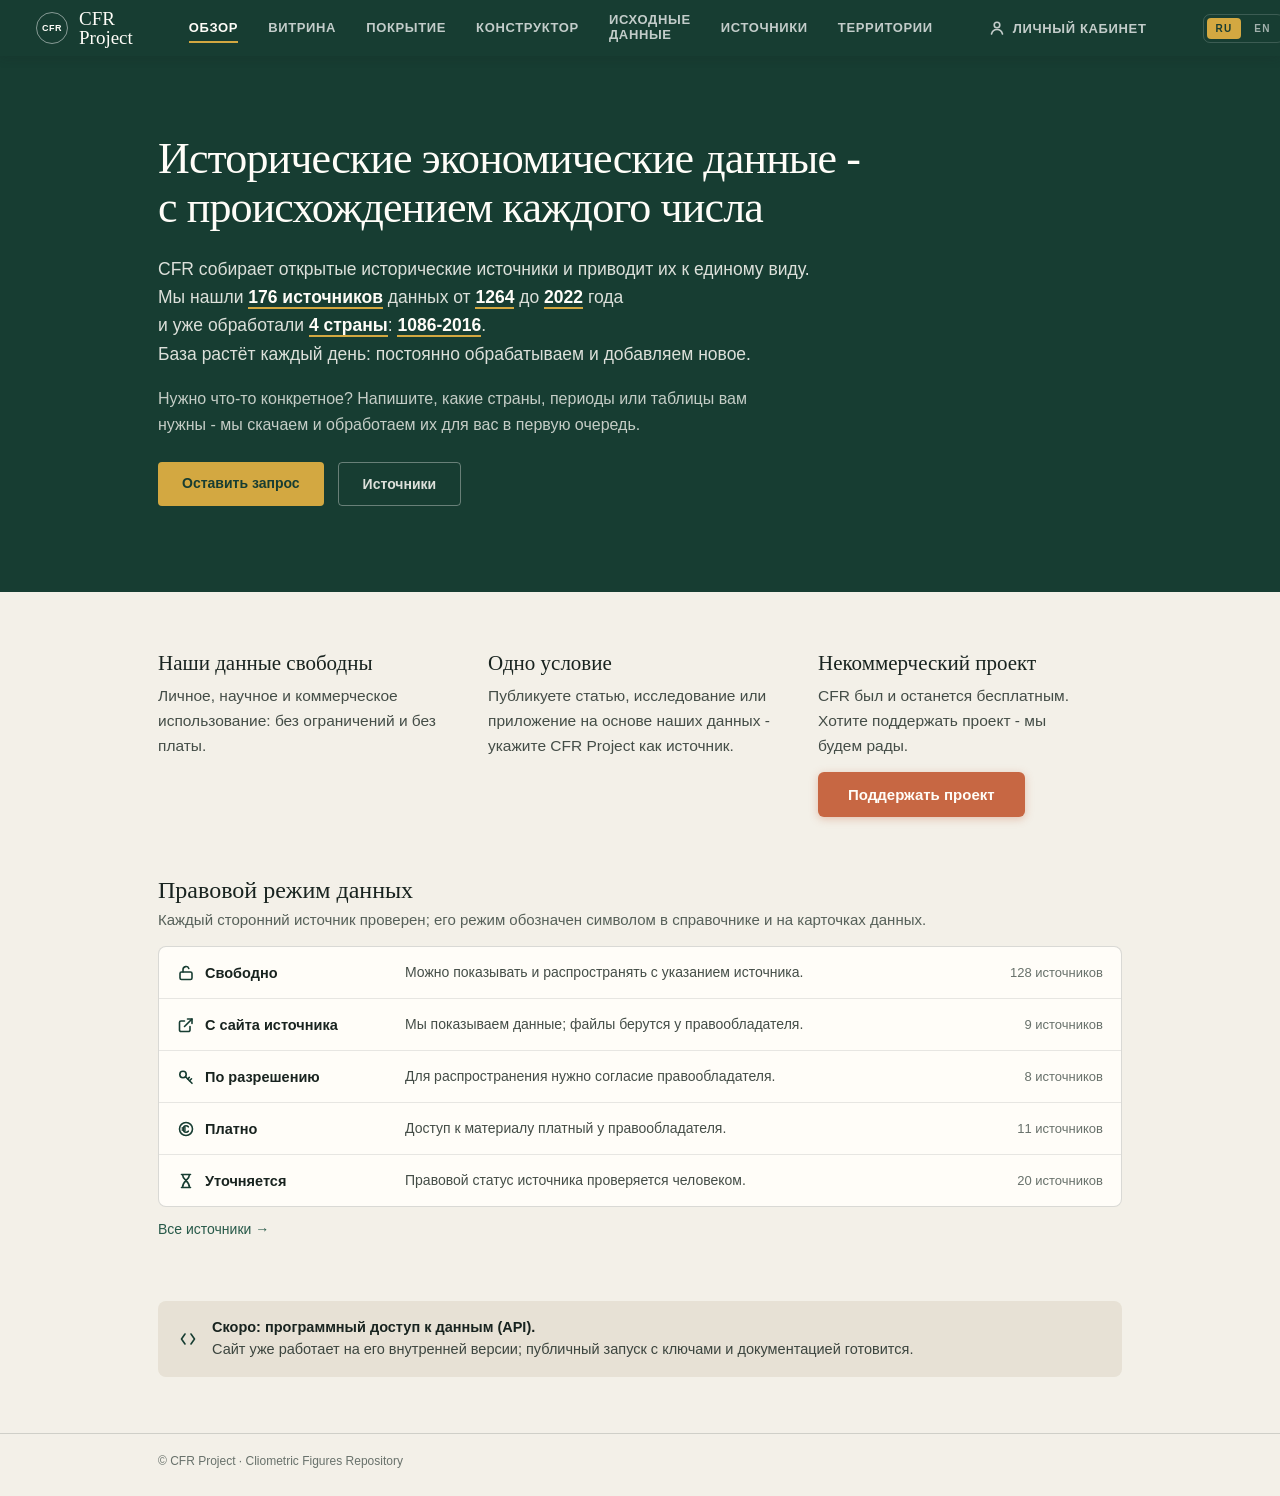
==== index.html @ e21bbad7 "CFR Project site: first public build (8 pages, 62 datasets with CSV/JSON exports, sources, territori" ====
<!doctype html>
<html lang="ru">
<head>
<meta charset="utf-8">
<meta name="viewport" content="width=device-width, initial-scale=1">
<title>CFR Project - Обзор</title>
<link rel="stylesheet" href="assets/site.css">
<style>
  .hero { background: var(--forest); color: var(--white); padding: 78px 0 86px 0; }
  .hero h1 { font: 500 44px/1.12 Georgia, "Times New Roman", serif; letter-spacing: -.02em; margin: 0 0 22px 0; max-width: 16em; }
  .hero p { font-size: 17.5px; line-height: 1.62; color: rgba(255,253,248,.85); max-width: 40em; margin: 0 0 10px 0; }
  .hero .fact { color: var(--white); font-weight: 600; border-bottom: 2px solid var(--gold); }
  .hero .ask { margin-top: 18px; font-size: 16px; color: rgba(255,253,248,.75); max-width: 40em; }
  .hero .cta { margin-top: 24px; display: flex; gap: 14px; }
  .btn { display: inline-block; padding: 13px 24px; background: var(--gold); color: var(--forest); border-radius: 4px; font-size: 14px; font-weight: 700; }
  .btn.ghost { background: transparent; color: rgba(255,253,248,.85); border: 1px solid rgba(255,253,248,.35); font-weight: 600; }
  .creed { padding: 58px 0; }
  .creed .grid { display: grid; grid-template-columns: repeat(3, minmax(0, 1fr)); gap: 26px; }
  .creed h3 { font: 500 21px/1.25 Georgia, serif; margin: 0 0 8px 0; }
  .creed p { font-size: 15.5px; line-height: 1.6; color: #444d47; }
  .donate { display: inline-block; margin-top: 14px; padding: 14px 30px; background: var(--clay); color: var(--white); border-radius: 6px; font-size: 15px; font-weight: 700; box-shadow: 0 2px 8px rgba(199,103,67,.35); }
  .donate:hover { background: #b05834; }
  .law { padding: 0 0 64px 0; }
  .law h2 { font: 500 24px/1.25 Georgia, serif; margin: 0 0 6px 0; }
  .law .intro { font-size: 15px; color: #566059; margin: 0 0 18px 0; }
  .law .list { display: flex; flex-direction: column; border: 1px solid var(--line); border-radius: 8px; background: var(--white); overflow: hidden; }
  .row { display: grid; grid-template-columns: 210px 1fr 120px; gap: 18px; align-items: center; padding: 15px 18px; }
  .row + .row { border-top: 1px solid rgba(24,35,31,.1); }
  .row .name { display: flex; align-items: center; gap: 10px; font-size: 14.5px; font-weight: 700; }
  .row .name svg { flex-shrink: 0; }
  .row .desc { font-size: 14px; line-height: 1.5; color: #444d47; }
  .row .cnt { text-align: right; font-size: 13px; color: var(--muted); white-space: nowrap; }
  .law .more { margin-top: 14px; font-size: 14px; }
  .api { padding: 0 0 56px 0; }
  .api .strip { display: flex; align-items: center; gap: 14px; background: var(--paper-deep); border-radius: 8px; padding: 16px 20px; font-size: 14.5px; line-height: 1.5; color: #3c453f; }
  .api b { color: var(--ink); }
</style>
</head>
<body>

<header class="topbar">
  <a class="brand" href="./"><span class="mark">CFR</span><span class="word">CFR Project</span></a>
  <nav class="topnav">
    <a class="on" href="./">Обзор</a>
    <a href="showcase.html">Витрина</a>
    <a href="coverage.html">Покрытие</a>
    <a href="constructor.html">Конструктор</a>
    <a href="datasets.html">Исходные данные</a>
    <a href="sources.html">Источники</a>
    <a href="territory.html">Территории</a>
  </nav>
  <a class="account" href="mailto:cfr@cfrproject.com?subject=CFR%20Project" title="Личный кабинет появится позже; пока пишите нам"><svg width="16" height="16" viewBox="0 0 16 16" fill="none" stroke="currentColor" stroke-width="1.6" stroke-linecap="round"><circle cx="8" cy="5" r="2.8"/><path d="M2.5 14c.8-3 3-4.5 5.5-4.5s4.7 1.5 5.5 4.5"/></svg>Личный кабинет</a>
  <span class="lang"><span class="on">RU</span><span>EN</span></span>
</header>

<div class="hero"><div class="wrap">
  <h1>Исторические экономические данные - с происхождением каждого числа</h1>
  <p>CFR собирает открытые исторические источники и приводит их к единому виду.<br>
     Мы нашли <span class="fact">176&nbsp;источников</span> данных от <span class="fact">1264</span> до <span class="fact">2022</span> года<br>
     и уже обработали <span class="fact">4&nbsp;страны</span>: <span class="fact">1086-2016</span>.<br>
     База растёт каждый день: постоянно обрабатываем и добавляем новое.</p>
  <p class="ask">Нужно что-то конкретное? Напишите, какие страны, периоды или таблицы вам нужны -
     мы скачаем и обработаем их для вас в первую очередь.</p>
  <div class="cta">
    <a class="btn" href="mailto:cfr@cfrproject.com?subject=CFR%20Project%3A%20запрос%20данных&body=Какие%20страны%2C%20периоды%20или%20таблицы%20нужны%3A%20">Оставить запрос</a>
    <a class="btn ghost" href="sources.html">Источники</a>
  </div>
</div></div>

<div class="creed"><div class="wrap">
  <div class="grid">
    <div>
      <h3>Наши данные свободны</h3>
      <p>Личное, научное и коммерческое использование: без ограничений и без платы.</p>
    </div>
    <div>
      <h3>Одно условие</h3>
      <p>Публикуете статью, исследование или приложение на основе наших данных - укажите CFR Project как источник.</p>
    </div>
    <div>
      <h3>Некоммерческий проект</h3>
      <p>CFR был и останется бесплатным.<br>Хотите поддержать проект - мы будем&nbsp;рады.</p>
      <a class="donate" href="mailto:cfr@cfrproject.com?subject=CFR%20Project%3A%20поддержка">Поддержать проект</a>
    </div>
  </div>
</div></div>

<div class="law"><div class="wrap">
  <h2>Правовой режим данных</h2>
  <p class="intro">Каждый сторонний источник проверен; его режим обозначен символом в справочнике и на карточках данных.</p>
  <div class="list">
    <div class="row">
      <span class="name"><svg width="18" height="18" viewBox="0 0 18 18" fill="none" stroke="#173d32" stroke-width="1.6" stroke-linecap="round" stroke-linejoin="round"><rect x="3" y="8" width="12" height="7.5" rx="1.5"/><path d="M6 8V5.5a3 3 0 0 1 5.8-1"/></svg>Свободно</span>
      <span class="desc">Можно показывать и распространять с указанием источника.</span>
      <span class="cnt">128 источников</span>
    </div>
    <div class="row">
      <span class="name"><svg width="18" height="18" viewBox="0 0 18 18" fill="none" stroke="#173d32" stroke-width="1.6" stroke-linecap="round" stroke-linejoin="round"><path d="M7.5 10.5L15 3"/><path d="M10.5 3H15v4.5"/><path d="M13 10.5V14a1.5 1.5 0 0 1-1.5 1.5H4A1.5 1.5 0 0 1 2.5 14V6.5A1.5 1.5 0 0 1 4 5h3.5"/></svg>С сайта источника</span>
      <span class="desc">Мы показываем данные; файлы берутся у правообладателя.</span>
      <span class="cnt">9 источников</span>
    </div>
    <div class="row">
      <span class="name"><svg width="18" height="18" viewBox="0 0 18 18" fill="none" stroke="#173d32" stroke-width="1.6" stroke-linecap="round" stroke-linejoin="round"><circle cx="6" cy="6.5" r="3.2"/><path d="M8.5 8.8L15 15.3"/><path d="M12.5 12.8l2-2"/><path d="M10.7 11l1.6-1.6"/></svg>По разрешению</span>
      <span class="desc">Для распространения нужно согласие правообладателя.</span>
      <span class="cnt">8 источников</span>
    </div>
    <div class="row">
      <span class="name"><svg width="18" height="18" viewBox="0 0 18 18" fill="none" stroke="#173d32" stroke-width="1.6" stroke-linecap="round" stroke-linejoin="round"><circle cx="9" cy="9" r="6.5"/><path d="M11.3 6.8c-.5-.7-1.4-1.1-2.3-1.1-1.5 0-2.7 1-2.7 3.3s1.2 3.3 2.7 3.3c.9 0 1.8-.4 2.3-1.1"/><path d="M5.2 8h3.1M5.2 10h3.1"/></svg>Платно</span>
      <span class="desc">Доступ к материалу платный у правообладателя.</span>
      <span class="cnt">11 источников</span>
    </div>
    <div class="row">
      <span class="name"><svg width="18" height="18" viewBox="0 0 18 18" fill="none" stroke="#173d32" stroke-width="1.6" stroke-linecap="round" stroke-linejoin="round"><path d="M4.5 2.5h9M4.5 15.5h9M5.5 2.5c0 6 7 6 7 13M12.5 2.5c0 6-7 6-7 13"/></svg>Уточняется</span>
      <span class="desc">Правовой статус источника проверяется человеком.</span>
      <span class="cnt">20 источников</span>
    </div>
  </div>
  <div class="more"><a href="sources.html">Все источники →</a></div>
</div></div>

<div class="api"><div class="wrap">
  <div class="strip">
    <svg width="20" height="20" viewBox="0 0 20 20" fill="none" stroke="#173d32" stroke-width="1.6" stroke-linecap="round" stroke-linejoin="round"><path d="M7 5L3.5 10L7 15"/><path d="M13 5l3.5 5L13 15"/></svg>
    <span><b>Скоро: программный доступ к данным (API).</b><br>Сайт уже работает на его внутренней версии; публичный запуск с ключами и документацией готовится.</span>
  </div>
</div></div>

<footer class="site"><div class="wrap">© CFR Project · Cliometric Figures Repository</div></footer>

</body>
</html>
---- assets/site.css ----
/* Дизайн-макет CFR: общие стили. Палитра и топбар Б - утверждённые. */
:root {
  --paper: #f3f0e8; --paper-deep: #e7e1d5; --ink: #18231f; --muted: #68716b;
  --forest: #173d32; --forest-soft: #275949; --clay: #c76743; --gold: #d3a841;
  --line: rgba(24,35,31,.16); --white: #fffdf8;
}
* { margin: 0; padding: 0; box-sizing: border-box; }
body { font-family: Inter, "Segoe UI", Arial, sans-serif; background: var(--paper); color: var(--ink); }
a { text-decoration: none; color: var(--forest-soft); }
.wrap { max-width: 1020px; margin: 0 auto; padding: 0 28px; }

/* Топбар: утверждённый вариант Б */
.topbar { position: sticky; top: 0; z-index: 50; display: flex; align-items: center; justify-content: space-between; height: 56px; padding: 0 36px; background: var(--forest); color: var(--white); column-gap: 56px; box-shadow: 0 2px 10px rgba(24,35,31,.18); }
.brand { display: inline-flex; align-items: center; gap: 11px; color: var(--white); }
.brand .mark { display: grid; place-items: center; width: 32px; height: 32px; border: 1px solid rgba(255,255,255,.48); border-radius: 50%; font: 600 9px/1 Inter, sans-serif; letter-spacing: .05em; flex-shrink: 0; }
.brand .word { font: 500 19px/1 Georgia, "Times New Roman", serif; }
.topnav { display: flex; align-items: center; gap: 30px; margin-right: auto; }
.topnav a { padding: 6px 0; color: rgba(255,255,255,.74); border-bottom: 2px solid transparent; font-size: 13px; font-weight: 700; letter-spacing: .05em; text-transform: uppercase; }
.topnav a:hover { color: var(--white); }
.topnav a.on { color: var(--white); border-color: var(--gold); }
.account { display: inline-flex; align-items: center; gap: 8px; color: rgba(255,255,255,.74); font-size: 13px; font-weight: 700; letter-spacing: .05em; text-transform: uppercase; white-space: nowrap; }
.account:hover { color: var(--white); }
.account svg { flex-shrink: 0; }
.lang { display: grid; grid-template-columns: 1fr 1fr; gap: 4px; padding: 3px; border: 1px solid rgba(255,255,255,.16); border-radius: 7px; }
.lang span { padding: 5px 9px; border-radius: 4px; text-align: center; font-size: 10px; font-weight: 700; letter-spacing: .12em; color: rgba(255,255,255,.6); }
.lang .on { color: var(--forest); background: var(--gold); }

footer.site { border-top: 1px solid var(--line); padding: 20px 0 28px 0; font-size: 12px; color: var(--muted); }

/* Выбор из длинных списков: поиск, группы-чипы, выбранное токенами */
.picker .search { width: 100%; padding: 8px 10px; border: 1px solid var(--line); border-radius: 5px; background: var(--paper); font-size: 13.5px; font-family: inherit; }
.picker .groups { display: flex; flex-wrap: wrap; gap: 6px; margin: 10px 0 2px 0; }
.chip { padding: 4px 11px; border: 1px solid var(--line); border-radius: 999px; background: var(--paper); font-size: 12px; font-weight: 600; color: #3c453f; cursor: pointer; }
.chip.on { background: var(--forest); color: var(--white); border-color: var(--forest); }
.picker .tokens { display: flex; flex-wrap: wrap; gap: 6px; margin-top: 10px; }
.token { display: inline-flex; align-items: center; gap: 7px; padding: 5px 11px; border-radius: 5px; background: var(--paper-deep); font-size: 13px; font-weight: 600; }
.token b { font-weight: 400; color: var(--muted); cursor: pointer; }
.picker .count { margin-top: 9px; font-size: 12px; color: var(--muted); line-height: 1.45; }
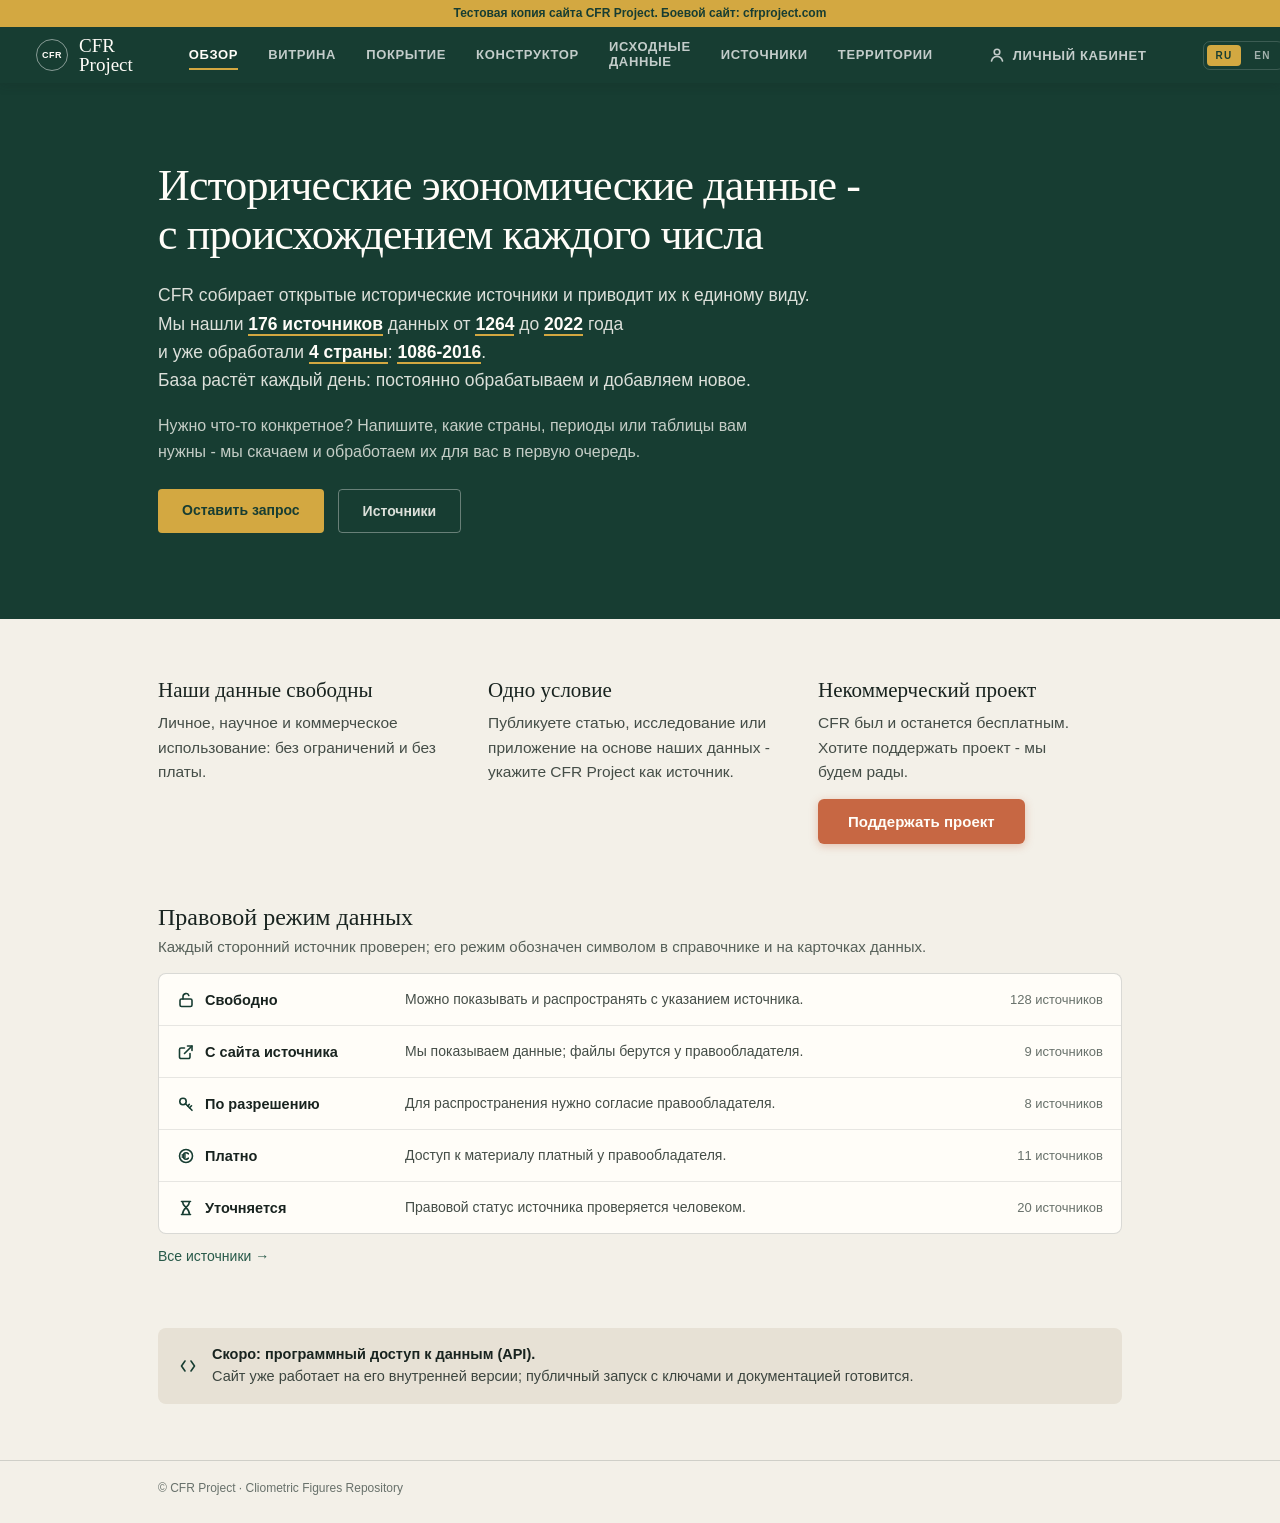
==== commit 95d7b259: "CFR test copy: build 2026-09-04 17:57" ====
--- a/index.html
+++ b/index.html
@@ -35,8 +35,11 @@
   .api .strip { display: flex; align-items: center; gap: 14px; background: var(--paper-deep); border-radius: 8px; padding: 16px 20px; font-size: 14.5px; line-height: 1.5; color: #3c453f; }
   .api b { color: var(--ink); }
 </style>
+<meta name="robots" content="noindex, nofollow">
+<style>.test-banner{position:sticky;top:0;z-index:99;background:#d3a841;color:#173d32;font:700 12px/1.4 Inter,sans-serif;text-align:center;padding:5px 10px}</style>
 </head>
 <body>
+<div class="test-banner">Тестовая копия сайта CFR Project. Боевой сайт: <a href="https://cfrproject.com" style="color:inherit">cfrproject.com</a></div>
 
 <header class="topbar">
   <a class="brand" href="./"><span class="mark">CFR</span><span class="word">CFR Project</span></a>
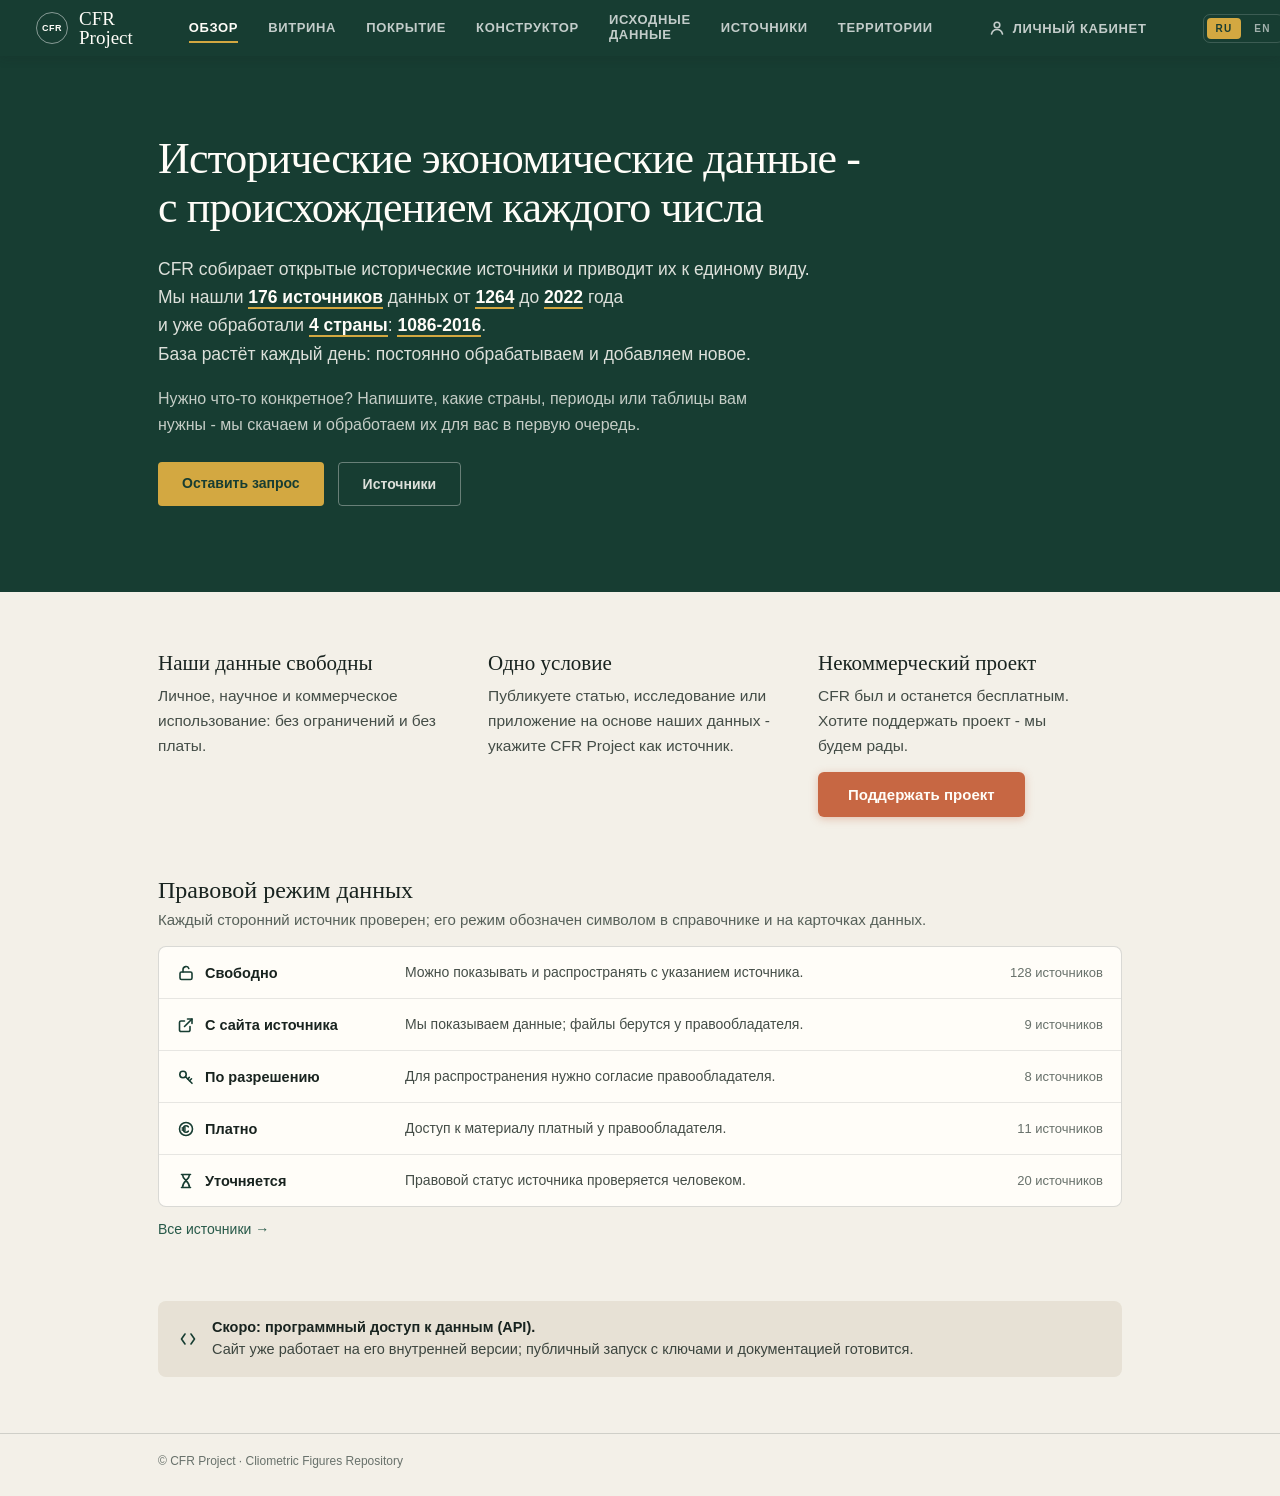
==== commit 8bab29dc: "CFR test copy: build 2026-09-04 18:20" ====
--- a/index.html
+++ b/index.html
@@ -36,10 +36,8 @@
   .api b { color: var(--ink); }
 </style>
 <meta name="robots" content="noindex, nofollow">
-<style>.test-banner{position:sticky;top:0;z-index:99;background:#d3a841;color:#173d32;font:700 12px/1.4 Inter,sans-serif;text-align:center;padding:5px 10px}</style>
 </head>
 <body>
-<div class="test-banner">Тестовая копия сайта CFR Project. Боевой сайт: <a href="https://cfrproject.com" style="color:inherit">cfrproject.com</a></div>
 
 <header class="topbar">
   <a class="brand" href="./"><span class="mark">CFR</span><span class="word">CFR Project</span></a>
